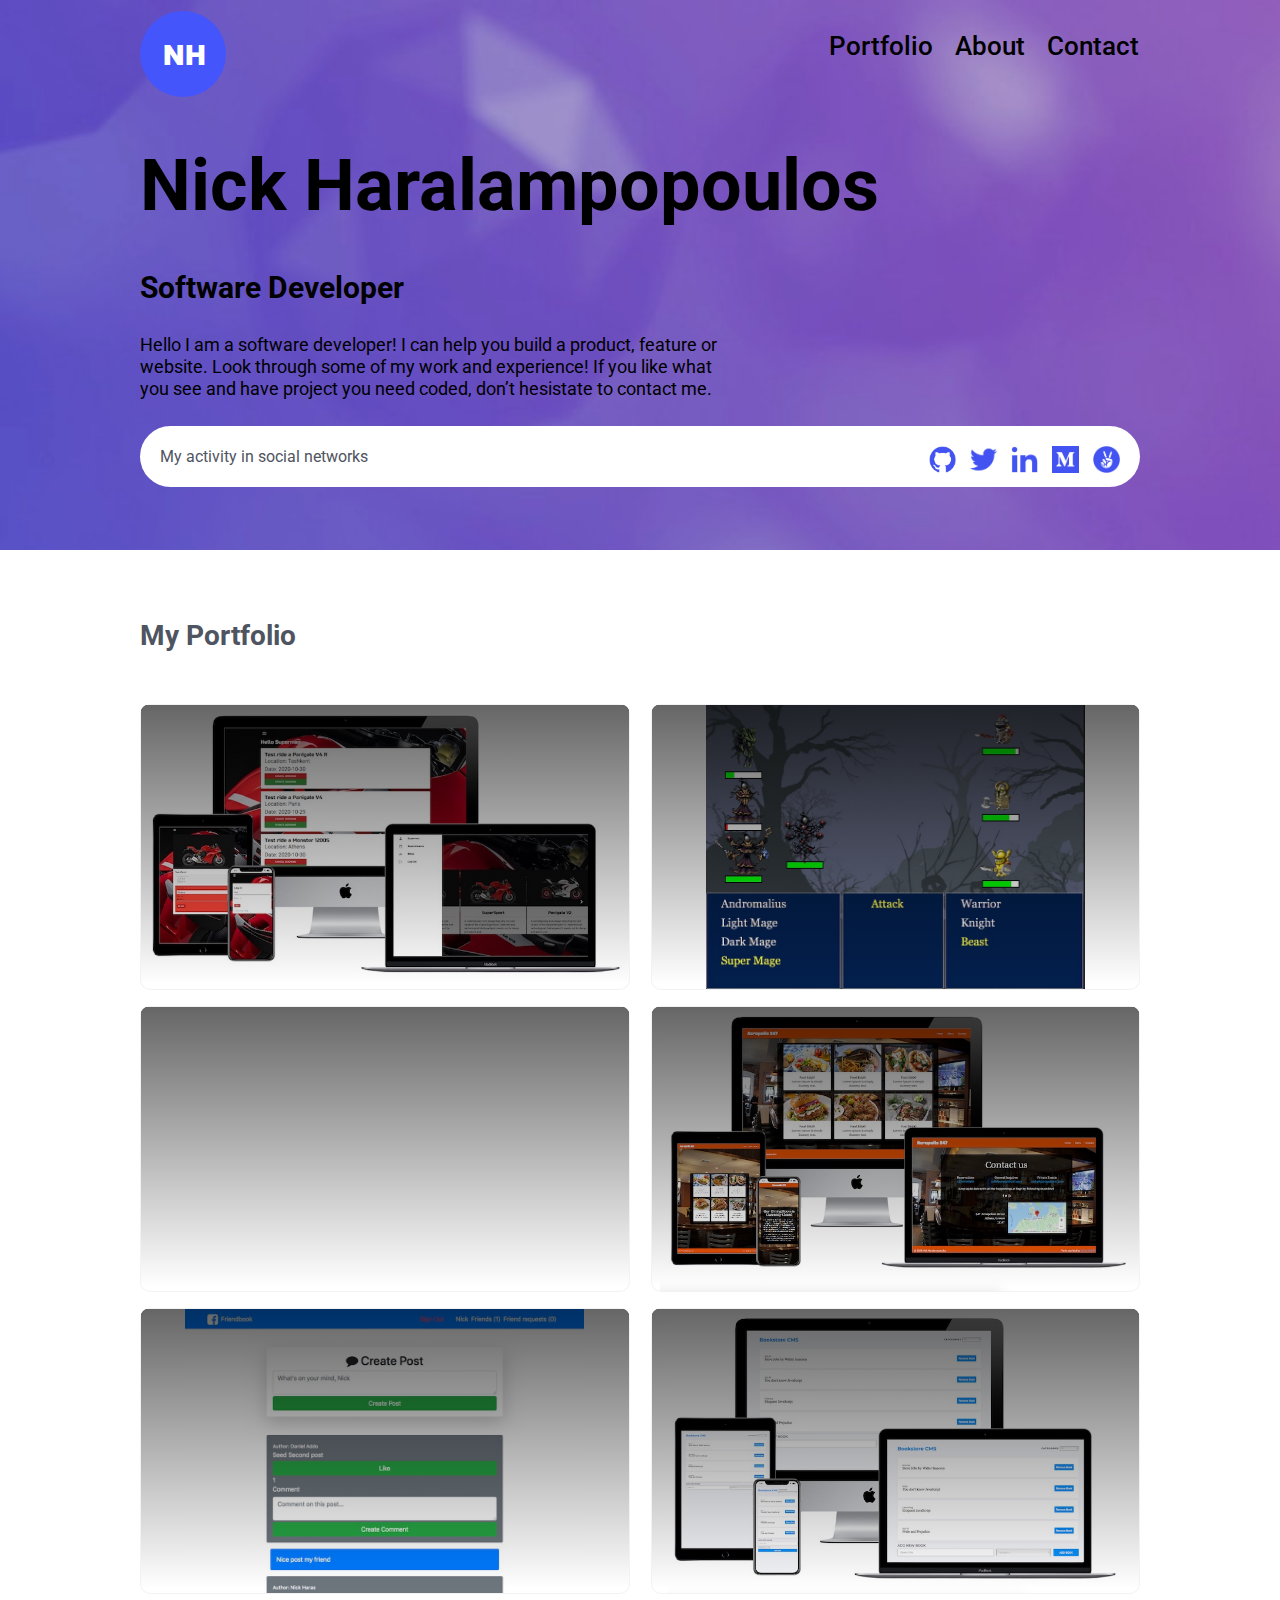
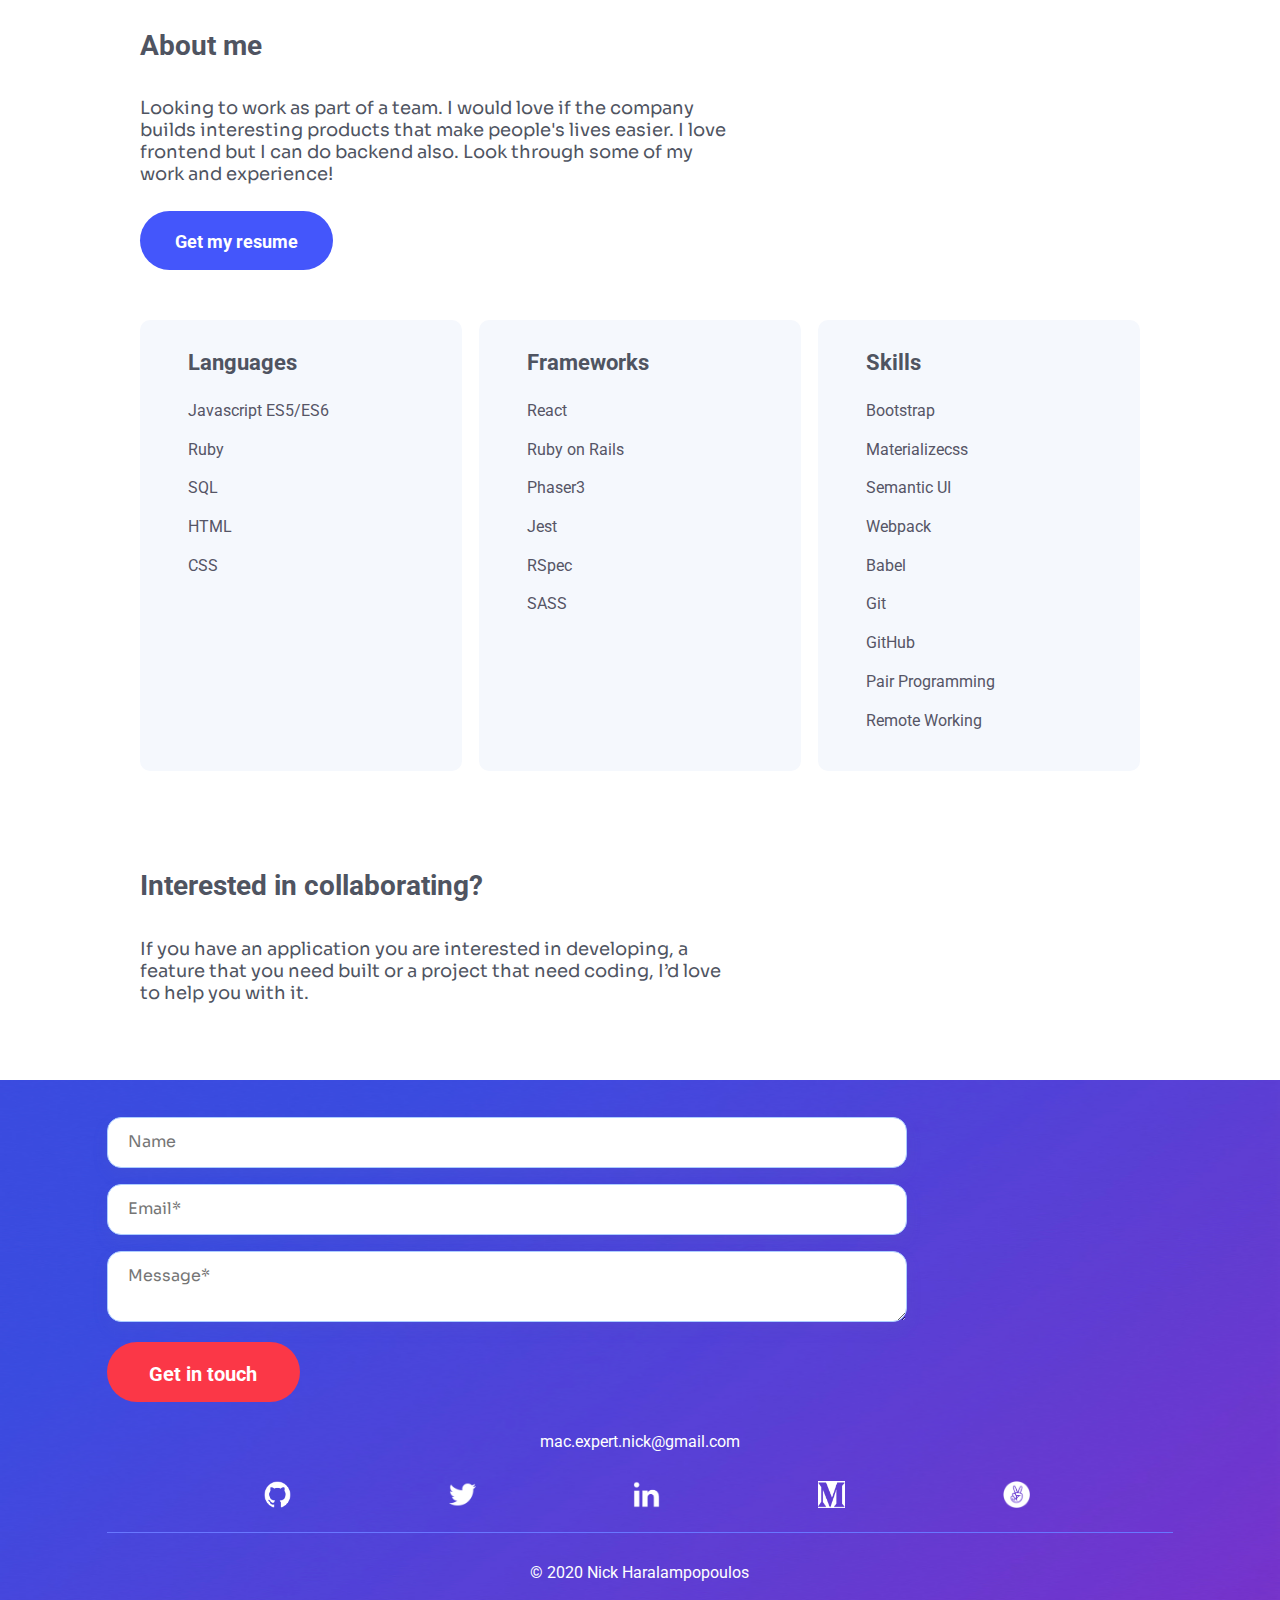
==== index.html @ 173070be "Change units to vh" ====
<!DOCTYPE html>
<html lang="en">
  <head>
    <link rel="shortcut icon" href="favicon.ico" type="image/x-icon" />
    <!-- Global site tag (gtag.js) - Google Analytics -->
    <script
      async
      src="https://www.googletagmanager.com/gtag/js?id=G-YBGF7R7BZ7"
    ></script>
    <script>
      window.dataLayer = window.dataLayer || [];
      function gtag() {
        dataLayer.push(arguments);
      }
      gtag('js', new Date());

      gtag('config', 'G-YBGF7R7BZ7');
    </script>
    <meta charset="UTF-8" />
    <meta name="viewport" content="width=device-width, initial-scale=1.0" />
    <link
      href="https://fonts.googleapis.com/css?family=Roboto"
      rel="stylesheet"
    />
    <link
      href="https://fonts.googleapis.com/css?family=Poppins"
      rel="stylesheet"
    />
    <link
      href="https://fonts.googleapis.com/css?family=Sora"
      rel="stylesheet"
    />
    <link rel="stylesheet" href="style.css" />
    <title>Nick Haralampopoulos</title>
  </head>
  <body>
    <div class="header-image"></div>
    <div class="wrapper">
      <header class="nav">
        <div class="logo"><p class="initials">NH</p></div>
        <ul class="nav-items">
          <li class="active hidden"><a href="#intro">Intro</a></li>
          <li><a href="#portfolio">Portfolio</a></li>
          <li><a href="#about">About</a></li>
          <li><a href="#contact">Contact</a></li>
        </ul>
      </header>
      <div class="container">
        <div class="content">
          <div class="header" id="intro">
            <h1>Nick Haralampopoulos</h1>
            <h3>Software Developer</h3>
            <p>
              Hello I am a software developer! I can help you build a product,
              feature or website. Look through some of my work and experience!
              If you like what you see and have project you need coded, don’t
              hesistate to contact me.
            </p>
            <div class="social">
              <div class="text">My activity in social networks</div>
              <div class="social-icons">
                <a href="https://github.com/macnick" target="_blank"
                  ><img src="./images/github.png" alt="github logo"
                /></a>
                <a href="https://twitter.com/mac_experts" target="_blank"
                  ><img src="./images/twitter.png" alt="twitter logo"
                /></a>
                <a
                  href="https://www.linkedin.com/in/nick-haralampopoulos/"
                  target="_blank"
                  ><img src="./images/linkedin.png" alt="linkedin logo"
                /></a>
                <a
                  href="https://medium.com/@nick.haralampopoulos"
                  target="_blank"
                  ><img src="./images/medium.png" alt="medium logo"
                /></a>
                <a
                  href="https://angel.co/u/nick-haralampopoulos"
                  target="_blank"
                  ><img src="./images/angellist.png" alt="angellist logo"
                /></a>
              </div>
            </div>
          </div>
        </div>

        <div class="portfolio">
          <h4>My Portfolio</h4>
          <div class="portfolio-item" id="proj1">
            <div class="project-info">
              <h3>Book A Ducati</h3>
              <div class="technologies">
                <p>mopala alkfa alkadjsf malkdfm aldkfm</p>
                <span class="btn grey">React</span>
                <span class="btn grey">Rails</span>
                <span class="btn grey">Redux</span>
              </div>
              <div class="project-btn">
                <a
                  href="https://github.com/macnick/bookaduc-client"
                  target="_blank"
                >
                  <span class="btn blue source-live">See source</span>
                </a>
                <a href="https://bookaduc.netlify.app/" target="_blank">
                  <span class="btn blue source-live">See live</span>
                </a>
              </div>
            </div>
          </div>
          <div class="portfolio-item" id="proj2">
            <div class="project-info">
              <h3>Dark Forest</h3>
              <div class="technologies">
                <span class="btn grey">Javascript</span>
                <span class="btn grey">Phaser3</span>
                <span class="btn grey">Webpack</span>
              </div>
              <div class="project-btn">
                <a href="https://github.com/macnick/RPG-game" target="_blank">
                  <span class="btn blue source-live">See source</span>
                </a>
                <a href="https://macexperts.gr/darkforest" target="_blank">
                  <span class="btn blue source-live">See live</span>
                </a>
              </div>
            </div>
          </div>
          <div class="portfolio-item" id="proj3">
            <div class="project-info">
              <h3>MotoGP Database</h3>
              <div class="technologies">
                <span class="btn grey">React</span>
                <span class="btn grey">Redux</span>
                <span class="btn grey">Javascript</span>
              </div>
              <div class="project-btn">
                <a href="https://github.com/macnick/motogp-db" target="_blank">
                  <span class="btn blue source-live">See source</span>
                </a>
                <a href="https://motogp-macnick.netlify.app/" target="_blank">
                  <span class="btn blue source-live">See live</span>
                </a>
              </div>
            </div>
          </div>
          <div class="portfolio-item" id="proj4">
            <div class="project-info">
              <h3>Acropolis 247 restaurant</h3>
              <div class="technologies">
                <span class="btn grey">HTML/CSS</span>
                <span class="btn grey">Javascript</span>
                <span class="btn grey">Webpack</span>
              </div>
              <div class="project-btn">
                <a
                  href="https://github.com/macnick/Restaurant-Page"
                  target="_blank"
                >
                  <span class="btn blue source-live">See source</span>
                </a>
                <a
                  href="https://macnick.github.io/Restaurant-Page/"
                  target="_blank"
                >
                  <span class="btn blue source-live">See live</span>
                </a>
              </div>
            </div>
          </div>
          <div class="portfolio-item" id="proj5">
            <div class="project-info">
              <h3>Friendbook</h3>
              <div class="technologies">
                <span class="btn grey">Ruby</span>
                <span class="btn grey">Ruby on Rails</span>
                <span class="btn grey">PostgreSQL</span>
              </div>
              <div class="project-btn">
                <a
                  href="https://github.com/macnick/facebook-clone"
                  target="_blank"
                >
                  <span class="btn blue source-live">See source</span>
                </a>
                <a
                  href="https://secret-sea-76381.herokuapp.com/"
                  target="_blank"
                >
                  <span class="btn blue source-live">See live</span>
                </a>
              </div>
            </div>
          </div>
          <div class="portfolio-item" id="proj6">
            <div class="project-info">
              <h3>Bookstore</h3>
              <div class="technologies">
                <span class="btn grey">React</span>
                <span class="btn grey">Redux</span>
                <span class="btn grey">Bootstrap</span>
              </div>
              <div class="project-btn">
                <a
                  href="https://github.com/macnick/react-bookstore"
                  target="_blank"
                >
                  <span class="btn blue source-live">See source</span>
                </a>
                <a
                  href="https://react-bookstore-270720.herokuapp.com/"
                  target="_blank"
                >
                  <span class="btn blue source-live">See live</span>
                </a>
              </div>
            </div>
          </div>
        </div>

        <div class="about" id="about">
          <h4>About me</h4>
          <p>
            Looking to work as part of a team. I would love if the company
            builds interesting products that make people's lives easier. I love
            frontend but I can do backend also. Look through some of my work and
            experience!
          </p>
          <a
            href="https://docs.google.com/document/d/e/2PACX-1vRIYUFflv7IoFgW4l0dtU2_IF6SeEMJem4yeUPwZbDJ_qp3NnFQPH0BofiEpUQedsKlHYGp-CwCSlrZ/pub"
            target="_blank"
            rel="noopener noreferrer"
          >
            <div class="btn blue">Get my resume</div></a
          >
        </div>

        <div class="skills">
          <div class="skill-item">
            <div class="title">Languages</div>
            <ul>
              <li>Javascript ES5/ES6</li>
              <li>Ruby</li>
              <li>SQL</li>
              <li>HTML</li>
              <li>CSS</li>
            </ul>
          </div>
          <div class="skill-item">
            <div class="title">Frameworks</div>
            <ul>
              <li>React</li>
              <li>Ruby on Rails</li>
              <li>Phaser3</li>
              <li>Jest</li>
              <li>RSpec</li>
              <li>SASS</li>
            </ul>
          </div>
          <div class="skill-item">
            <div class="title">Skills</div>
            <ul>
              <li>Bootstrap</li>
              <li>Materializecss</li>
              <li>Semantic UI</li>
              <li>Webpack</li>
              <li>Babel</li>
              <li>Git</li>
              <li>GitHub</li>
              <li>Pair Programming</li>
              <li>Remote Working</li>
            </ul>
          </div>
        </div>

        <div class="footer" id="contact">
          <h4>Interested in collaborating?</h4>
          <p>
            If you have an application you are interested in developing, a
            feature that you need built or a project that need coding, I’d love
            to help you with it.
          </p>
        </div>
      </div>

      <div class="form">
        <div class="form-wrap">
          <form action="https://formspree.io/f/mgepypjn" method="POST">
            <label for="name"></label>
            <input type="text" name="name" id="name" placeholder="Name" />
            <label for="email"></label>
            <input type="email" name="email" id="email" placeholder="Email*" />
            <label for="text"></label>
            <textarea
              name="message"
              id="text"
              placeholder="Message*"
            ></textarea>
            <div>
              <button class="btn red" type="submit">Get in touch</button>
            </div>
          </form>
        </div>
        <div class="email">mac.expert.nick@gmail.com</div>
        <div class="icons">
          <a href="https://github.com/macnick"
            ><img src="./images/github2.png" alt="github logo"
          /></a>

          <a href="https://twitter.com/mac_experts"
            ><img src="./images/twitter2.png" alt="twitter logo"
          /></a>

          <a href="https://www.linkedin.com/in/nick-haralampopoulos/"
            ><img src="./images/linkedin2.png" alt="linkedin logo"
          /></a>

          <a href="https://medium.com/@nick.haralampopoulos"
            ><img src="./images/medium2.png" alt="medium logo"
          /></a>

          <a href="https://angel.co/u/nick-haralampopoulos"
            ><img src="./images/angellist2.png" alt="angellist logo"
          /></a>
        </div>
        <div class="copyright">© 2020 Nick Haralampopoulos</div>
      </div>
    </div>
  </body>
</html>
---- style.css ----
body {
  margin: 0;
  overflow-y: scroll;
  overflow-x: hidden;
  font-family: 'Roboto', sans-serif;
  font-style: normal;
}

html {
  scroll-behavior: smooth;
}

button {
  border: none;
  font-family: 'Roboto', sans-serif;
  font-style: normal;
}

button:hover {
  cursor: pointer;
  background-color: #ff869c;
}

a {
  text-decoration: none;
}

h4 {
  font-weight: bold;
  font-size: 28px;
  line-height: 29px;
  color: #4f5461;
}

.wrapper {
  display: grid;
  grid-template-columns: minmax(10px, 1fr) minmax(335px, 10fr) minmax(10px, 1fr);
  grid-template-rows: 100px auto;
  justify-items: center;
  width: 100vw;
}

.header-image {
  position: absolute;
  top: 0;
  background-color: #000;
  background-image: url(./images/header-back-mobile.jpg);
  height: 550px;
  width: 100%;
  background-repeat: no-repeat;
  background-size: 100%;
  z-index: -100;
}

.nav {
  grid-column-start: 2;
  grid-column-end: 3;
  display: flex;
  justify-content: space-between;
  align-items: center;
}

.container {
  grid-column-start: 2;
  grid-column-end: 3;
  width: 100%;
}

.hidden {
  display: none;
}

/* nav styling  */
.nav {
  display: flex;
  flex-direction: row;
  padding: 0;
  z-index: 1;
  width: 100%;
}
.nav ul {
  list-style: none;
  display: flex;
  flex-direction: row;
}
.nav ul li {
  margin: 0 1px;
}
.nav a {
  font-weight: 500;
  font-size: 20px;
  line-height: 338.5%;
  color: #000;
}

.logo {
  background: #4456fb;
  border-radius: 50%;
  width: 64px;
  height: 64px;
  /* margin: 47px 0 40px 0; */
}

.initials {
  font-family: 'Poppins', sans-serif;
  font-style: normal;
  font-weight: 800;
  font-size: 20px;
  line-height: 105.3%;
  color: #ffffff;
  z-index: 100;
  padding: 2px 0 0 18px;
}

.nav-items li {
  margin: 10px 0 10px -60px;
  line-height: 40px;
  list-style: none;
}

.nav-items a {
  font-weight: 500;
  font-size: 16px;
  margin: 0 0 0 20px;
}

/* style content  */

.content {
  font-family: 'Roboto', sans-serif;
  font-style: normal;
  font-weight: bold;
  color: #ffffff;
  height: 436px;
}

.icons a img,
a img {
  width: 27px;
  height: 27px;
  margin: 10px 0 0 0;
}

.content .header h1 {
  font-size: 38px;
  line-height: 105%;
  color: #000;
}

.header h3 {
  font-size: 19px;
  line-height: 105%;
  margin: 0 0 30px 0;
  color: #000;
}

.header p,
.about p,
.footer p {
  font-size: 14px;
  font-weight: normal;
  line-height: 22px;
  margin: 0 0 26px 0;
}

.header p {
  color: #000;
}

.about p,
.footer p {
  font-family: 'Sora', sans-serif;
  font-style: normal;
  font-size: 16px;
  line-height: 20px;
  color: #4f5461;
}

.social {
  display: block;
  text-align: left;
  font-family: 'Sora', sans-serif;
  font-style: normal;
  font-weight: normal;
  font-size: 16px;
  line-height: 20px;
  background-color: #fff;
  color: #4f5461;
  border-radius: 20px;
  padding: 10px 20px;
}

.social-icons {
  display: flex;
  justify-content: space-between;
}

/* style portfolio  */

.portfolio-item {
  width: auto;
  height: 38vh;
  border: 1px solid rgba(0, 0, 0, 0.05);
  box-sizing: border-box;
  border-radius: 10px;
  margin: 0 0 26vh 0;
}

#proj1 {
  background: linear-gradient(
      180deg,
      rgba(0, 0, 0, 0.6) 0%,
      rgba(0, 0, 0, 0) 98.35%
    ),
    url(./images/Proj1.jpg);
  background-position: center;
  background-size: contain;
  background-repeat: no-repeat;
}

#proj2 {
  background: linear-gradient(
      180deg,
      rgba(0, 0, 0, 0.6) 0%,
      rgba(0, 0, 0, 0) 98.35%
    ),
    url(./images/Proj2.jpg);
  background-position: center;
  background-size: contain;
  background-repeat: no-repeat;
}

#proj3 {
  background: linear-gradient(
      180deg,
      rgba(0, 0, 0, 0.6) 0%,
      rgba(0, 0, 0, 0) 98.35%
    ),
    url(./images/Proj3.jpg);
  background-position: center;
  background-size: contain;
  background-repeat: no-repeat;
}

#proj4 {
  background: linear-gradient(
      180deg,
      rgba(0, 0, 0, 0.6) 0%,
      rgba(0, 0, 0, 0) 98.35%
    ),
    url(./images/Proj4.jpg);
  background-position: center;
  background-size: contain;
  background-repeat: no-repeat;
}

#proj5 {
  background: linear-gradient(
      180deg,
      rgba(0, 0, 0, 0.6) 0%,
      rgba(0, 0, 0, 0) 98.35%
    ),
    url(./images/Proj5.jpg);
  background-position: center;
  background-size: contain;
  background-repeat: no-repeat;
}

#proj6 {
  background: linear-gradient(
      180deg,
      rgba(0, 0, 0, 0.6) 0%,
      rgba(0, 0, 0, 0) 98.35%
    ),
    url(./images/Proj6.jpg);
  background-position: center;
  background-size: contain;
  background-repeat: no-repeat;
}

.btn {
  font-weight: bold;
  font-size: 18px;
  line-height: 103%;
  text-align: center;
  padding: 22px 0 18px 0;
  color: #ffffff;
  border: 0 solid none;
  border-radius: 60px;
}

.project-info {
  opacity: 1;
  width: 100%;
}

.project-info h3 {
  position: relative;
  top: 20px;
  left: 22px;
  font-family: 'Poppins', sans-serif;
  font-style: normal;
  font-weight: 600;
  font-size: 22px;
  line-height: 105.3%;
  color: #fff;
}

.technologies {
  position: relative;
  top: 32vh;
  /* left: 25px; */
}

.project-btn {
  position: relative;
  top: 40vh;
}

.source-live {
  padding: 20px 38px 20px 38px;
  width: 193px;
  height: 59px;
}

.blue {
  background-color: #4456fb;
}

.blue:hover {
  background-color: #7cb1ff;
}

.red {
  background: #fb3747;
  font-size: 20px;
  width: 100%;
}

.grey {
  font-family: 'Poppins', sans-serif;
  font-style: normal;
  font-weight: 500;
  font-size: 14px;
  line-height: 21px;
  text-align: center;
  border: 0 solid none;
  border-radius: 60px;
  background-color: #555;
  padding: 6px 18px;
}

/* Skills styling is above*/
.skills {
  display: grid;
  grid-template-columns: 12fr;
  row-gap: 17px;
  margin: 50px 0 60px 0;
}

.skill-item {
  background-color: #f5f8fd;
  border-radius: 10px;
  padding: 31px 28px;
}

.skill-item .title {
  font-weight: bold;
  font-size: 22px;
  line-height: 105.3%;
  margin: 0 0 18px 20px;
  color: #4f5461;
}

.skill-item ul {
  list-style: none;
  font-weight: normal;
  font-size: 16px;
  line-height: 242.5%;
  margin: 0 0 0 -20px;
  color: #556;
}

.form {
  grid-column-start: 1;
  grid-column-end: 4;
  width: 100%;
  display: grid;
  grid-template-columns: minmax(10px, 1fr) minmax(335px, 10fr) minmax(10px, 1fr);
  margin: 50px 0 0 0;
  background-image: url(./images/footer-back-mobile.jpg);
  background-color: #000;
  background-repeat: no-repeat;
  background-position: center bottom;
  background-size: 100% 670px;
}

.email,
.copyright,
.icons,
.form-wrap {
  grid-column-start: 2;
  grid-column-end: 3;
}

input,
textarea {
  font-family: 'Sora', sans-serif;
  font-style: normal;
  font-weight: normal;
  font-size: 16px;
  line-height: 20px;
  color: #737986;
  border: 1px solid #accdff;
  background: #fff;
  box-shadow: 0px 7px 15px rgba(95, 104, 186, 0.13);
  border-radius: 14px;
  padding: 14px 0 15px 20px;
  margin: 0 1.5em 0 0;
  box-sizing: border-box;
  width: 100%;
  margin: 0 0 16px 0;
}

form {
  margin-top: 37px;
}

.copyright,
.email {
  text-align: center;
  font-size: 16px;
  line-height: 19px;
  color: #fff;
  margin-top: 30px;
}

.copyright {
  margin-bottom: 20px;
}

.icons a img,
.s-icon img {
  width: 27px;
  height: 27px;
  margin-left: 14px;
}

.icons {
  display: flex;
  justify-content: space-evenly;
  margin-top: 20px;
  border-bottom: 1px solid #6877ff;
  padding: 0 0 20px 0;
}
/* media queries  */

@media only screen and (min-width: 1024px) {
  .wrapper {
    grid-template-columns: minmax(140px, 1fr) minmax(700px, 10fr) minmax(
        140px,
        1fr
      );
  }

  .logo {
    background: #4456fb;
    border-radius: 50%;
    width: 86px;
    height: 86px;
    margin: 47px 0 40px 0;
  }

  .initials {
    font-size: 28px;
    line-height: 105.3%;
    padding: 2px 0 0 23px;
  }

  .nav-items li a {
    font-weight: 500;
    font-size: 26px;
    line-height: 105%;
    margin: 0 0 0 20px;
  }

  .content .header h1 {
    font-size: 72px;
    line-height: 105.3%;
    color: #000;
  }

  .header h3 {
    font-size: 30px;
    line-height: 105.3%;
    color: #000;
    margin: 0 0 30px 0;
  }

  .header p,
  .about p,
  .footer p {
    font-size: 18px;
    line-height: 22px;
    width: 60%;
    color: #ffffff;
    margin: 0 0 26px 0;
  }

  .header p {
    color: #000;
  }

  .about p,
  .footer p {
    color: #4f5461;
  }

  .social {
    display: flex;
    justify-content: space-between;
    align-items: center;
    font-family: 'Roboto', sans-serif;
    font-size: 16px;
    line-height: 19px;
    background-color: #fff;
    border-radius: 60px;
    padding: 10px 20px;
  }

  .social-icons a img,
  .s-icon img {
    width: 27px;
    height: 27px;
    margin-left: 14px;
  }

  .portfolio {
    display: grid;
    grid-template-columns: 6fr 6fr;
    column-gap: 21px;
    row-gap: 16px;
  }

  .portfolio h4 {
    grid-column-start: span 2;
  }

  .portfolio-item {
    height: 286px;
    margin: 0;
  }

  .project-info {
    opacity: 0;
    width: 405px;
    height: 286px;
  }

  .project-info:hover {
    opacity: 1;
    transition: all 0.4s ease-in-out;
    transition-property: all;
    transition-duration: 0.5s;
    transition-timing-function: ease-in-out;
    transition-delay: 0s;
  }

  .project-info h3 {
    position: relative;
    top: 22px;
    left: 25px;
    font-family: 'Poppins', sans-serif;
    font-style: normal;
    font-weight: 600;
    font-size: 20px;
    line-height: 105.3%;
    color: #fff;
  }

  .technologies {
    position: relative;
    top: 63px;
    left: 25px;
  }

  .project-btn {
    position: relative;
    top: 140px;
    left: 25px;
    width: 340px;
  }

  .source-live {
    padding: 20px 38px 20px 38px;
    width: 193px;
    height: 59px;
  }

  .btn {
    width: 193px;
  }

  .skills {
    display: grid;
    grid-template-columns: 4fr 4fr 4fr;
    column-gap: 17px;
    margin: 50px 0 100px 0;
  }

  .skill-item {
    background-color: #f5f8fd;
    border-radius: 10px;
    padding: 31px 28px;
  }

  .skill-item .title {
    font-weight: bold;
    font-size: 22px;
    line-height: 105.3%;
    margin: 0 0 18px 20px;
    color: #4f5461;
  }

  .skill-item ul {
    list-style: none;
    font-weight: normal;
    font-size: 16px;
    line-height: 242.5%;
    margin: 0 0 0 -20px;
  }

  .form-wrap {
    width: 75%;
  }
}
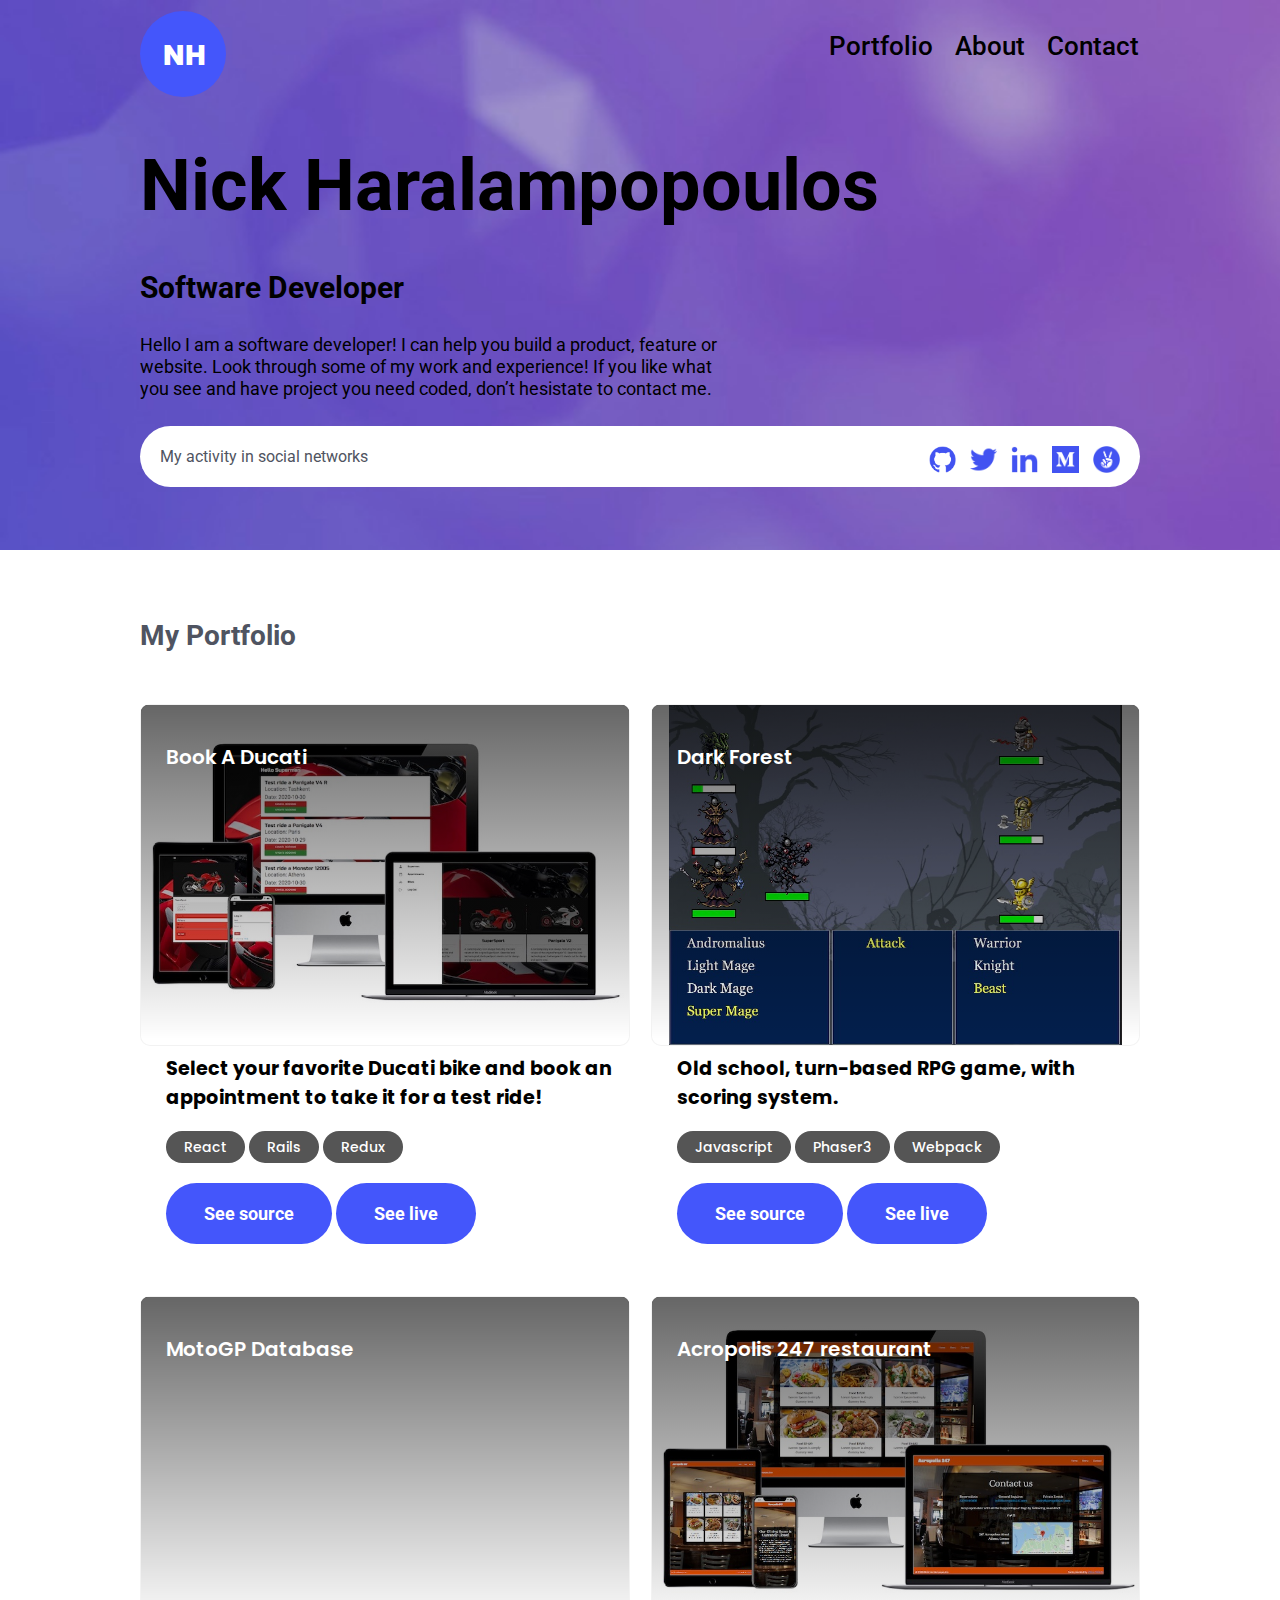
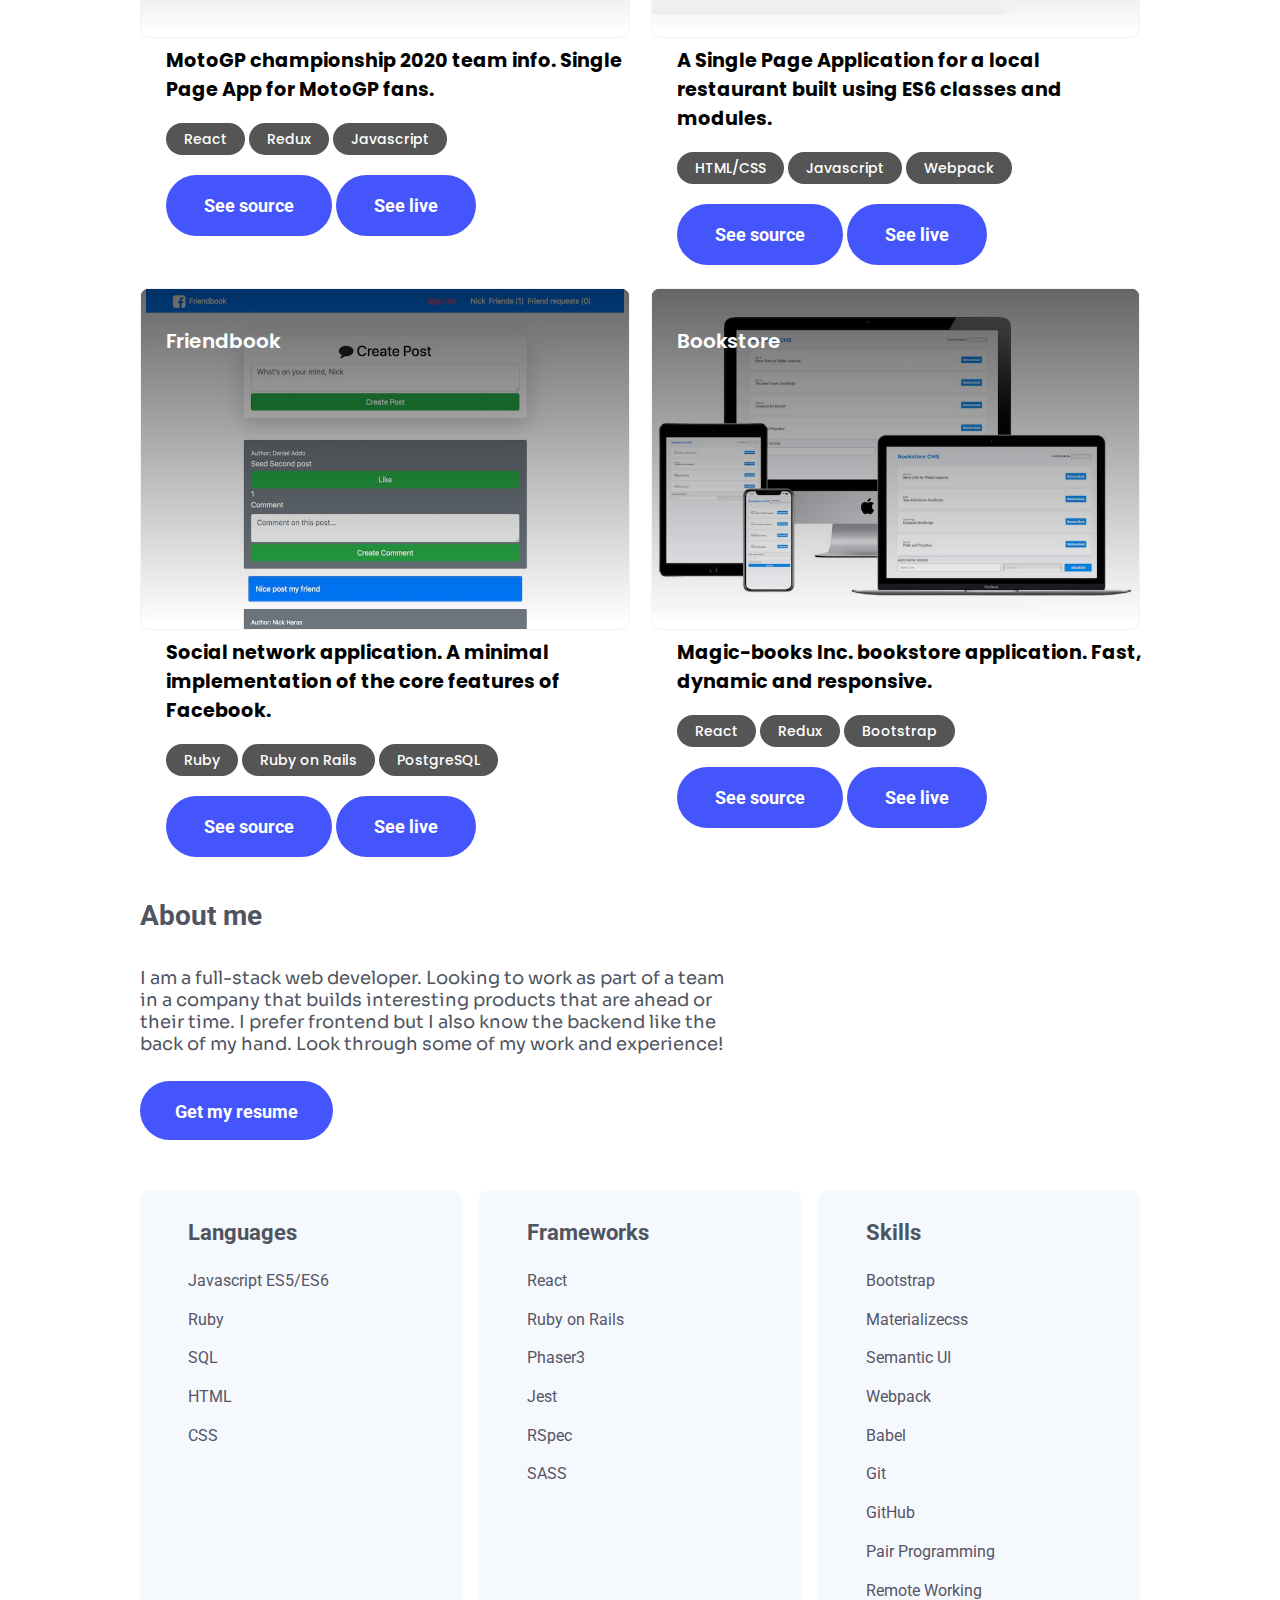
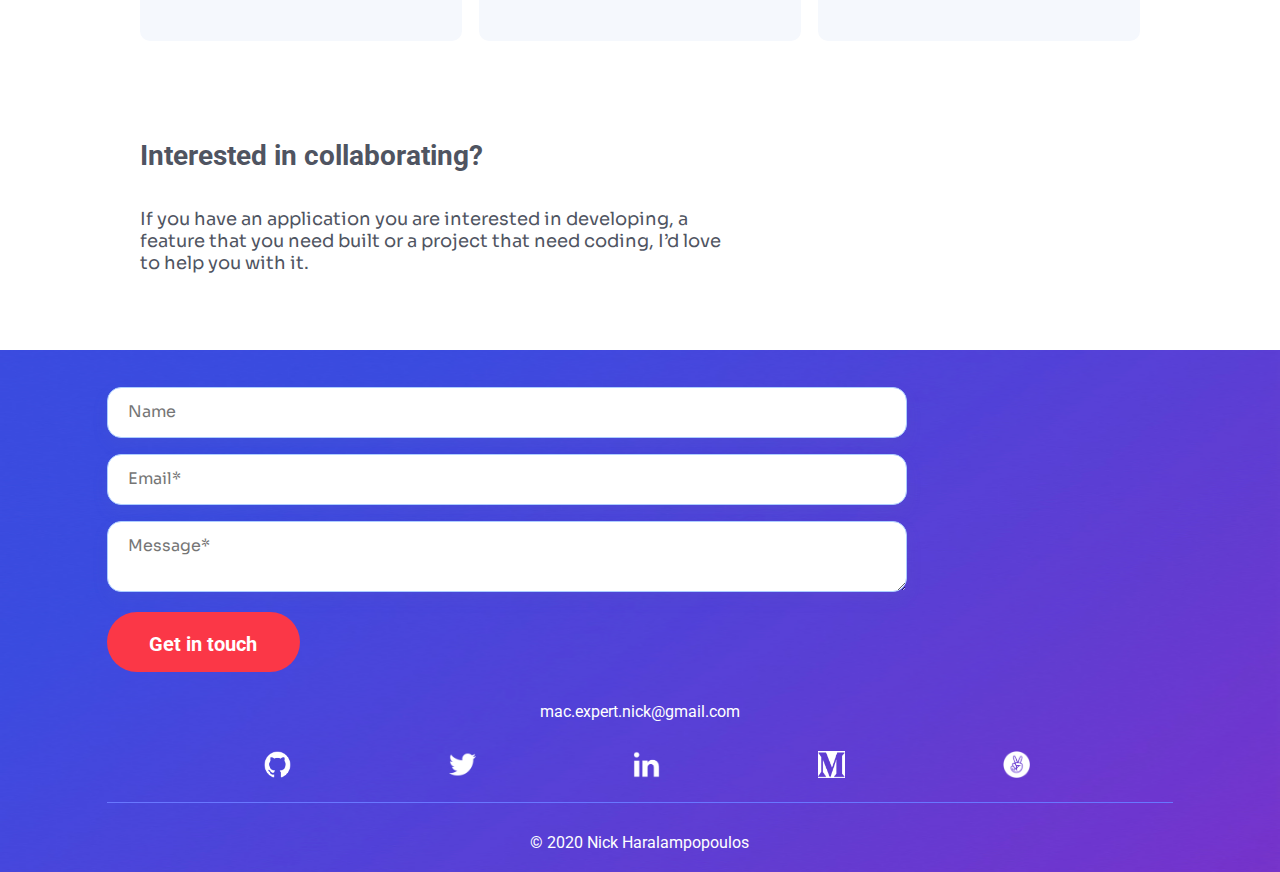
==== commit 0cb82cea: "Fix about me" ====
--- a/index.html
+++ b/index.html
@@ -91,7 +91,10 @@
             <div class="project-info">
               <h3>Book A Ducati</h3>
               <div class="technologies">
-                <p>mopala alkfa alkadjsf malkdfm aldkfm</p>
+                <p>
+                  Select your favorite Ducati bike and book an appointment to
+                  take it for a test ride!
+                </p>
                 <span class="btn grey">React</span>
                 <span class="btn grey">Rails</span>
                 <span class="btn grey">Redux</span>
@@ -113,6 +116,7 @@
             <div class="project-info">
               <h3>Dark Forest</h3>
               <div class="technologies">
+                <p>Old school, turn-based RPG game, with scoring system.</p>
                 <span class="btn grey">Javascript</span>
                 <span class="btn grey">Phaser3</span>
                 <span class="btn grey">Webpack</span>
@@ -131,6 +135,10 @@
             <div class="project-info">
               <h3>MotoGP Database</h3>
               <div class="technologies">
+                <p>
+                  MotoGP championship 2020 team info. Single Page App for MotoGP
+                  fans.
+                </p>
                 <span class="btn grey">React</span>
                 <span class="btn grey">Redux</span>
                 <span class="btn grey">Javascript</span>
@@ -149,6 +157,10 @@
             <div class="project-info">
               <h3>Acropolis 247 restaurant</h3>
               <div class="technologies">
+                <p>
+                  A Single Page Application for a local restaurant built using
+                  ES6 classes and modules.
+                </p>
                 <span class="btn grey">HTML/CSS</span>
                 <span class="btn grey">Javascript</span>
                 <span class="btn grey">Webpack</span>
@@ -173,6 +185,10 @@
             <div class="project-info">
               <h3>Friendbook</h3>
               <div class="technologies">
+                <p>
+                  Social network application. A minimal implementation of the
+                  core features of Facebook.
+                </p>
                 <span class="btn grey">Ruby</span>
                 <span class="btn grey">Ruby on Rails</span>
                 <span class="btn grey">PostgreSQL</span>
@@ -197,6 +213,10 @@
             <div class="project-info">
               <h3>Bookstore</h3>
               <div class="technologies">
+                <p>
+                  Magic-books Inc. bookstore application. Fast, dynamic and
+                  responsive.
+                </p>
                 <span class="btn grey">React</span>
                 <span class="btn grey">Redux</span>
                 <span class="btn grey">Bootstrap</span>
@@ -222,10 +242,10 @@
         <div class="about" id="about">
           <h4>About me</h4>
           <p>
-            Looking to work as part of a team. I would love if the company
-            builds interesting products that make people's lives easier. I love
-            frontend but I can do backend also. Look through some of my work and
-            experience!
+            I am a full-stack web developer. Looking to work as part of a team
+            in a company that builds interesting products that are ahead or
+            their time. I prefer frontend but I also know the backend like the
+            back of my hand. Look through some of my work and experience!
           </p>
           <a
             href="https://docs.google.com/document/d/e/2PACX-1vRIYUFflv7IoFgW4l0dtU2_IF6SeEMJem4yeUPwZbDJ_qp3NnFQPH0BofiEpUQedsKlHYGp-CwCSlrZ/pub"
--- a/style.css
+++ b/style.css
@@ -196,6 +196,11 @@
 }
 
 /* style portfolio  */
+.portfolio {
+  display: grid;
+  grid-template-columns: 12fr;
+  row-gap: 16px;
+}
 
 .portfolio-item {
   width: auto;
@@ -203,7 +208,7 @@
   border: 1px solid rgba(0, 0, 0, 0.05);
   box-sizing: border-box;
   border-radius: 10px;
-  margin: 0 0 26vh 0;
+  margin: 0 0 35vh 0;
 }
 
 #proj1 {
@@ -309,12 +314,15 @@
 .technologies {
   position: relative;
   top: 32vh;
+  font-family: 'Poppins', sans-serif;
+  font-weight: bold;
+  font-size: 1.2rem;
   /* left: 25px; */
 }
 
 .project-btn {
   position: relative;
-  top: 40vh;
+  top: 37vh;
 }
 
 .source-live {
@@ -538,8 +546,8 @@
   .portfolio {
     display: grid;
     grid-template-columns: 6fr 6fr;
+    grid-template-rows: auto 64vh 64vh 64vh;
     column-gap: 21px;
-    row-gap: 16px;
   }
 
   .portfolio h4 {
@@ -547,15 +555,14 @@
   }
 
   .portfolio-item {
-    height: 286px;
     margin: 0;
   }
 
-  .project-info {
+  /* .project-info {
     opacity: 0;
     width: 405px;
     height: 286px;
-  }
+  } */
 
   .project-info:hover {
     opacity: 1;
@@ -582,11 +589,16 @@
     position: relative;
     top: 63px;
     left: 25px;
+    position: relative;
+    top: 32vh;
+    font-weight: bold;
+    font-size: 1.2rem;
+    padding: 0 16px 0 0;
   }
 
   .project-btn {
     position: relative;
-    top: 140px;
+    /* top: 36vh; */
     left: 25px;
     width: 340px;
   }
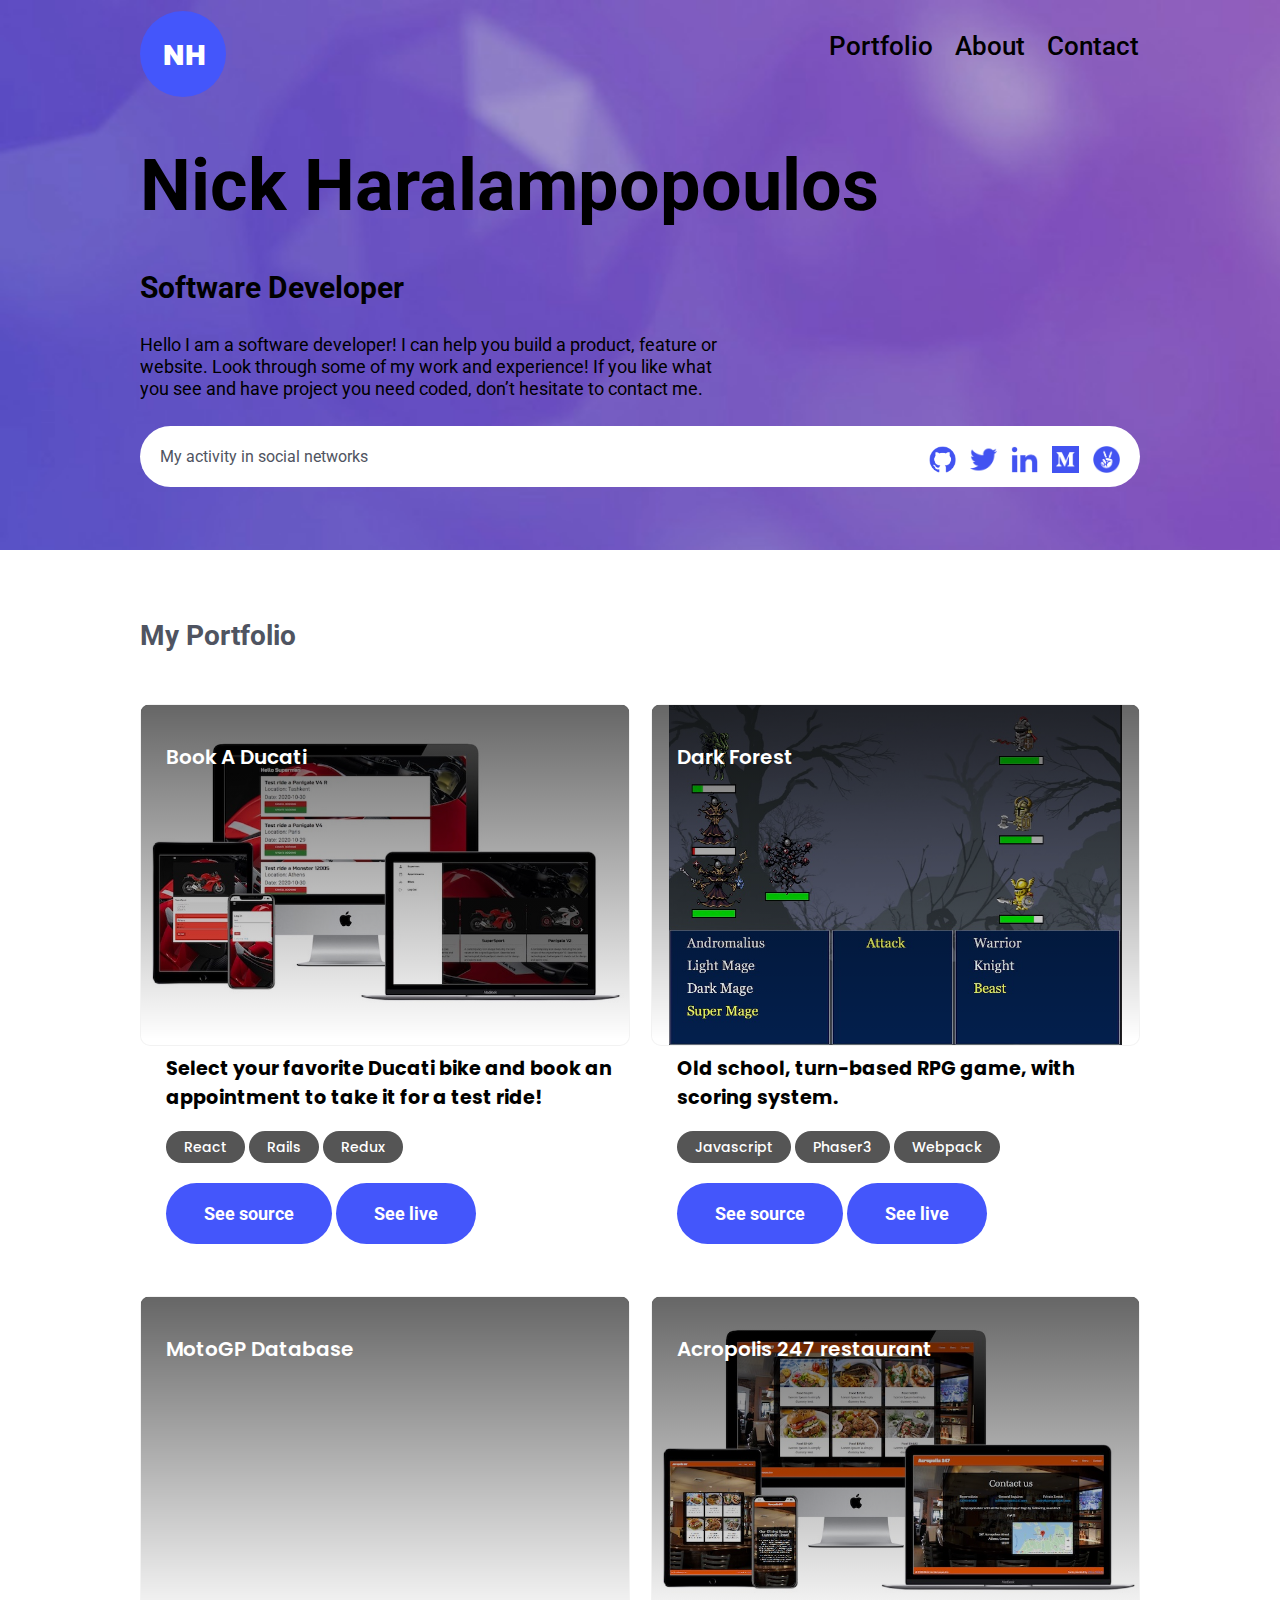
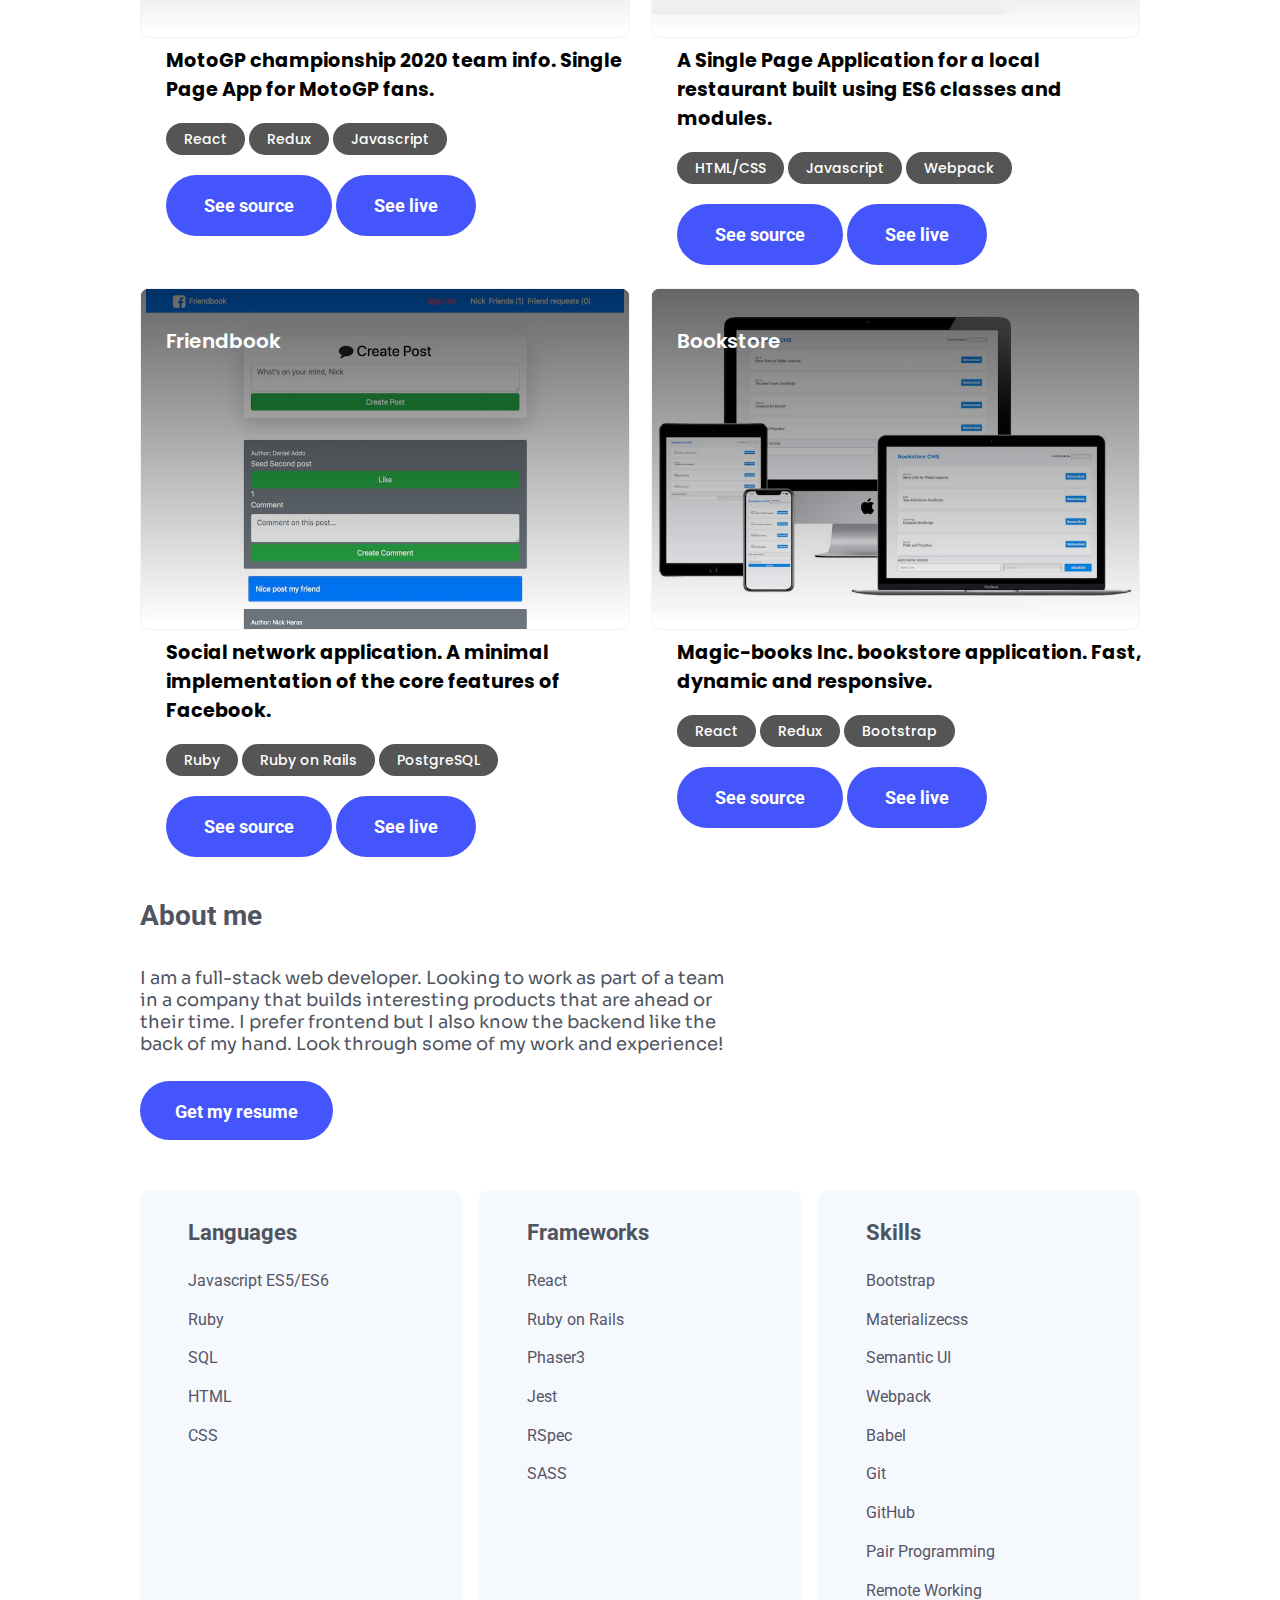
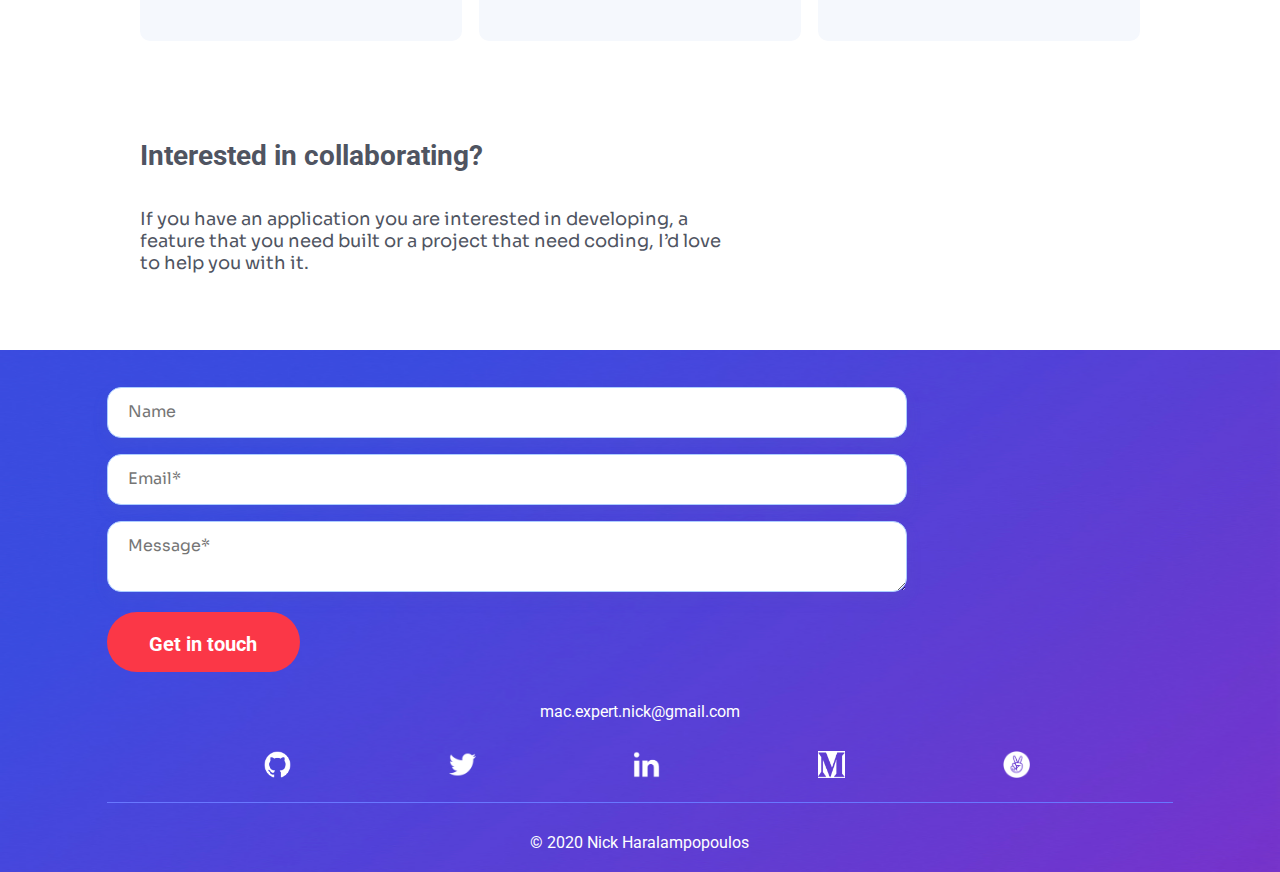
==== commit 3726dd28: "Fix a typo in intro" ====
--- a/index.html
+++ b/index.html
@@ -54,7 +54,7 @@
               Hello I am a software developer! I can help you build a product,
               feature or website. Look through some of my work and experience!
               If you like what you see and have project you need coded, don’t
-              hesistate to contact me.
+              hesitate to contact me.
             </p>
             <div class="social">
               <div class="text">My activity in social networks</div>
